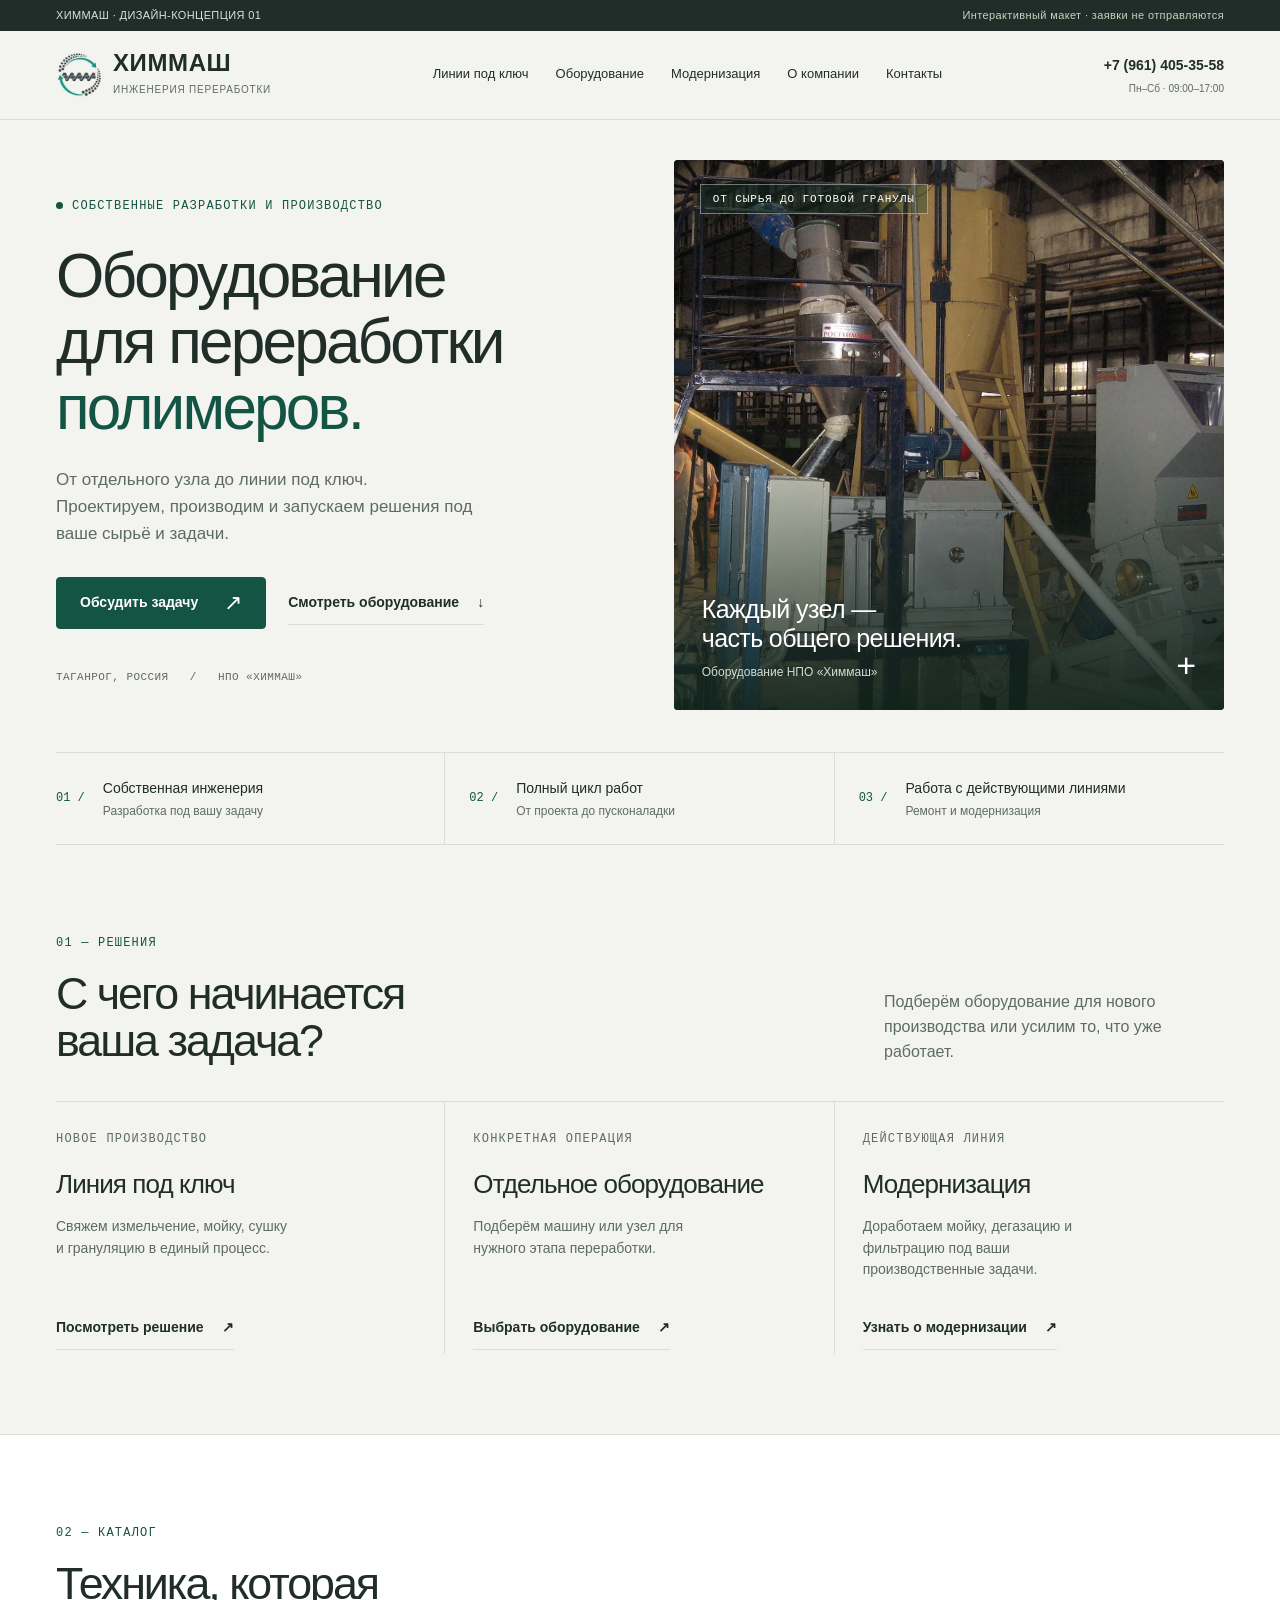
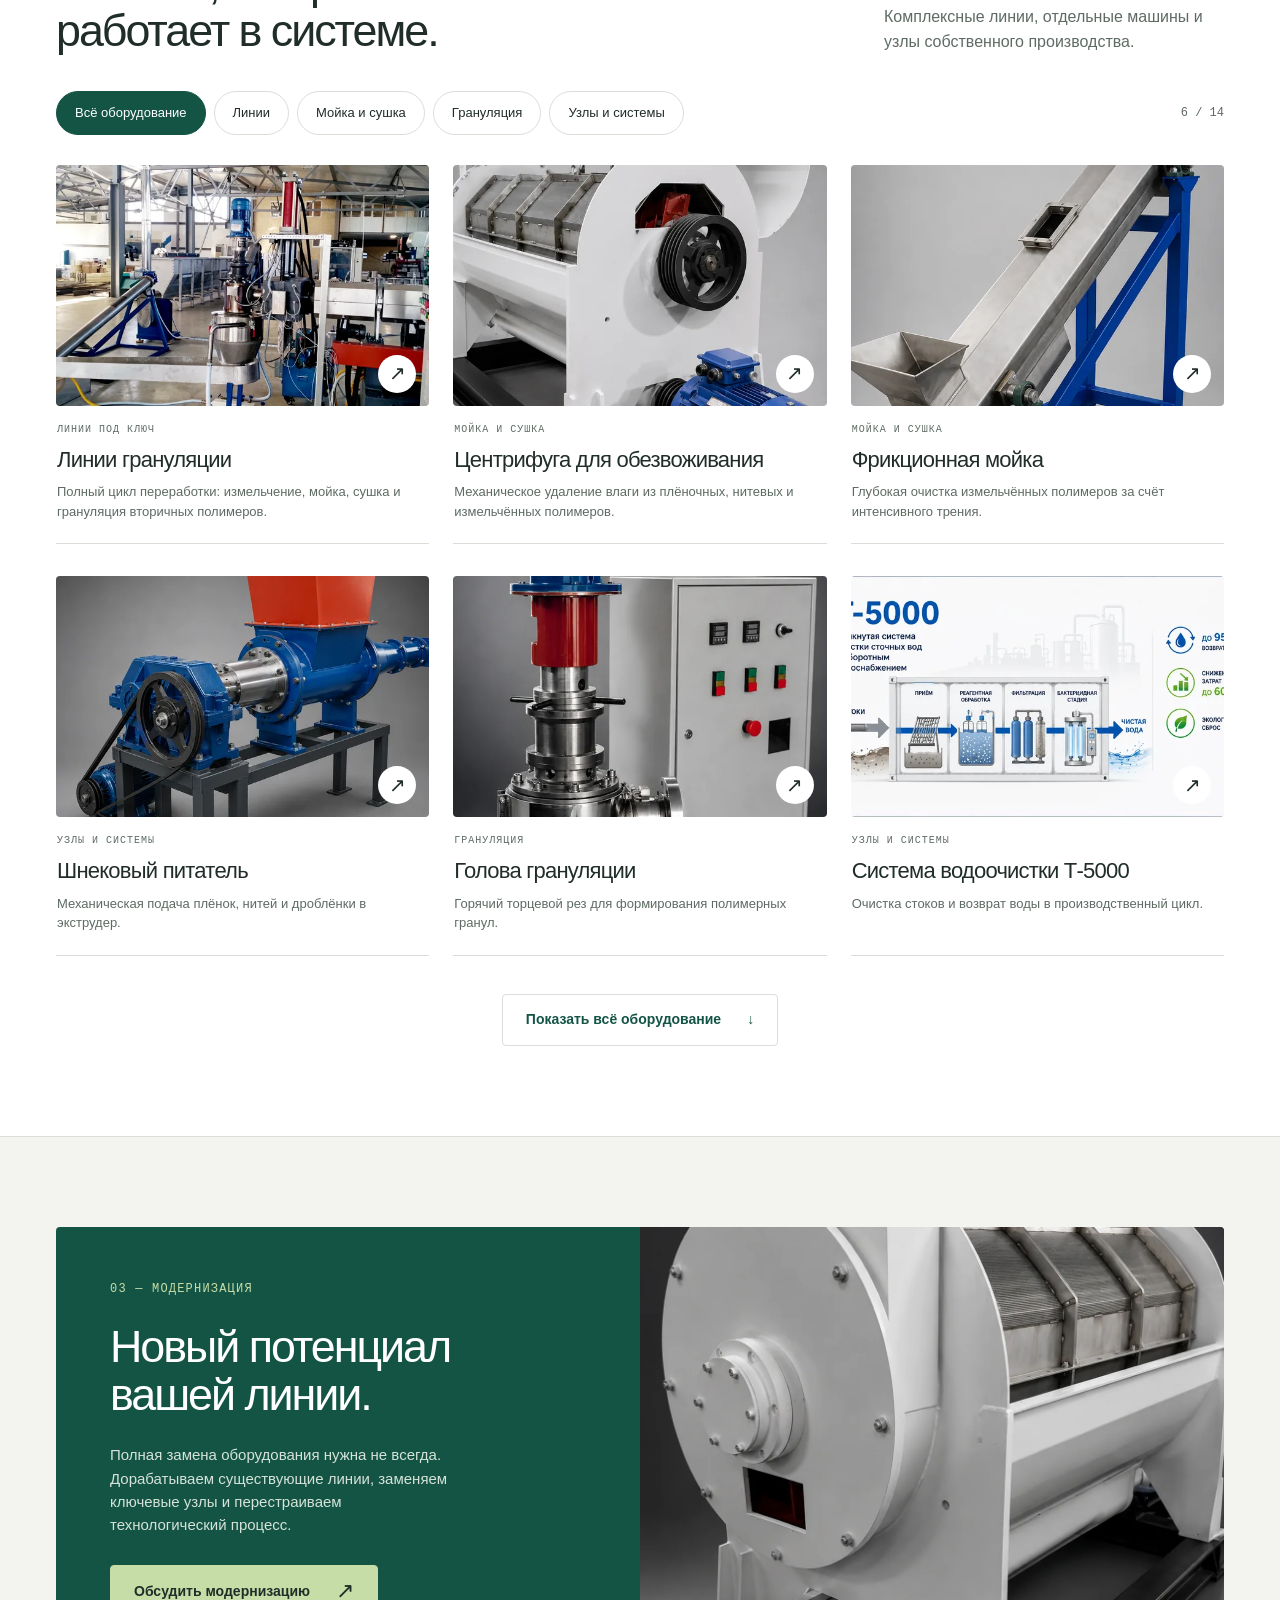
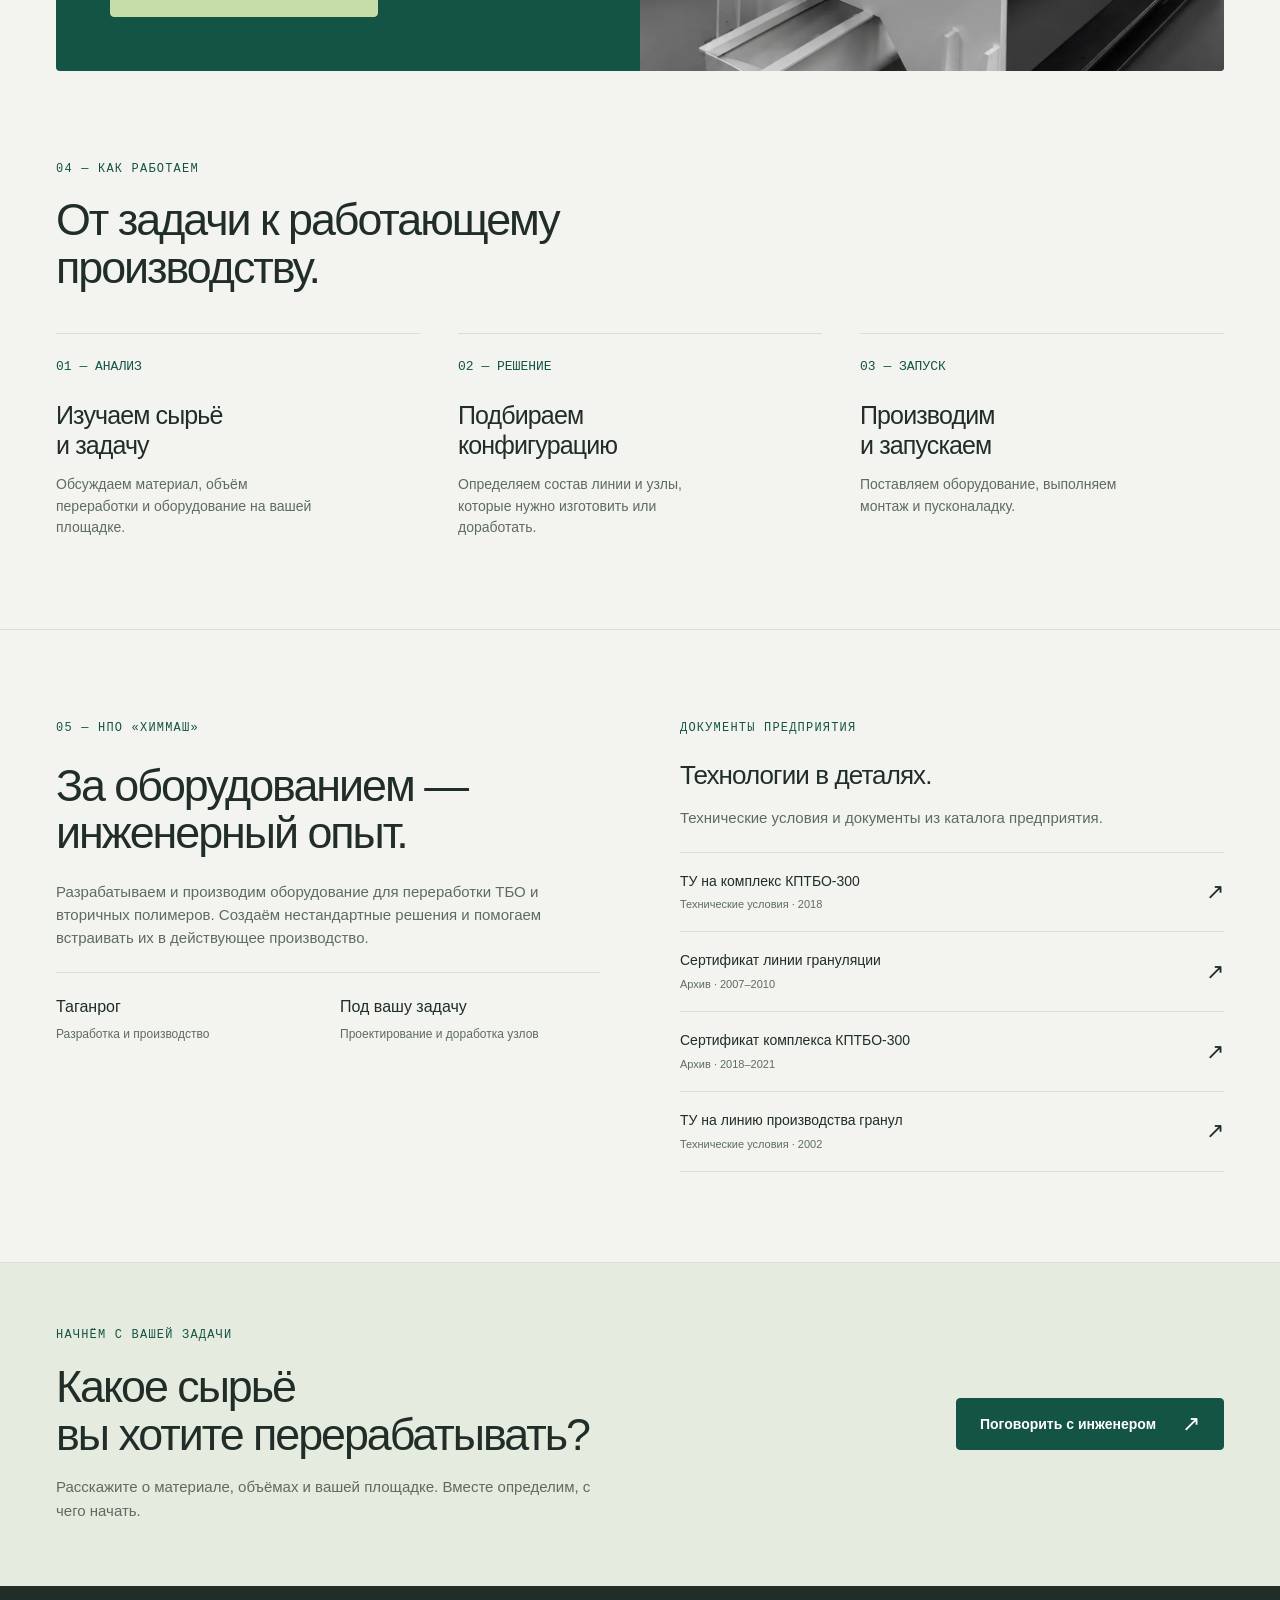
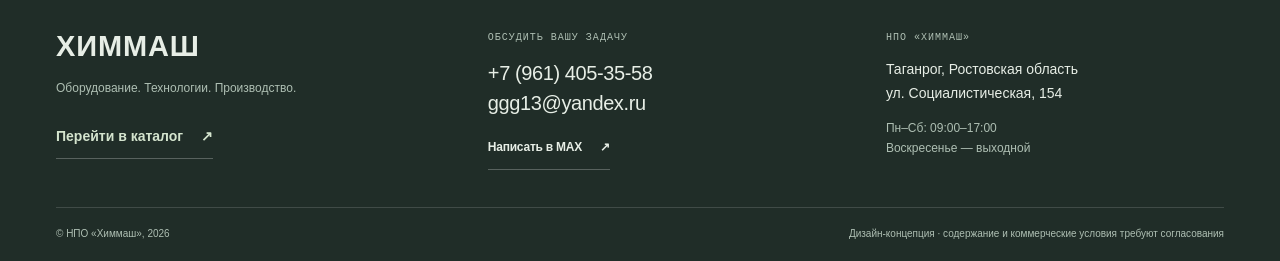
==== variant-1/index.html @ f59b74f0 "Publish Himmash design concepts" ====
<!doctype html>
<html lang="ru"><head><meta charset="utf-8"><meta name="viewport" content="width=device-width, initial-scale=1"><meta name="color-scheme" content="light"><title>Химмаш — оборудование для переработки полимеров</title><link rel="stylesheet" href="styles.css"><script defer src="app.js"></script></head>
<body>
<a class="skip" href="#main">Перейти к содержимому</a>
<div class="review-strip"><div class="wrap"><span>ХИММАШ · ДИЗАЙН-КОНЦЕПЦИЯ 01</span><span>Интерактивный макет · заявки не отправляются</span></div></div>
<header class="site-header"><div class="wrap header-inner"><a class="brand" href="index.html" aria-label="Химмаш — главная"><img src="assets/logo-01-122x122.webp" width="47" height="47" alt=""><span><strong>ХИММАШ</strong><small>ИНЖЕНЕРИЯ ПЕРЕРАБОТКИ</small></span></a><nav class="main-nav" aria-label="Основная навигация"><a href="index.html?category=line#catalog">Линии под ключ</a><a href="index.html#catalog">Оборудование</a><a href="index.html#modernization">Модернизация</a><a href="index.html#about">О компании</a><a href="#contacts">Контакты</a></nav><div class="header-contact"><a href="tel:+79614053558">+7 (961) 405-35-58</a><small>Пн–Сб · 09:00–17:00</small></div><button class="menu-toggle" aria-label="Открыть меню" aria-controls="mobile-nav" aria-expanded="false">☰</button></div><nav id="mobile-nav" class="mobile-nav" aria-label="Мобильная навигация" hidden><a href="index.html?category=line#catalog">Линии под ключ</a><a href="index.html#catalog">Оборудование</a><a href="index.html#modernization">Модернизация</a><a href="index.html#about">О компании</a><a href="#contacts">Контакты</a><a href="tel:+79614053558">+7 (961) 405-35-58</a></nav></header>
<main id="main">
<div id="home-view">
<section class="hero wrap" aria-labelledby="home-title"><div class="hero-grid"><div class="hero-copy"><div class="eyebrow"><span class="status-dot" aria-hidden="true"></span> Собственные разработки и производство</div><h1 id="home-title">Оборудование<br>для переработки<br><span>полимеров.</span></h1><p>От отдельного узла до линии под ключ.<br>Проектируем, производим и запускаем решения под ваше сырьё и задачи.</p><div class="hero-actions"><button class="btn" data-inquiry="Подбор оборудования">Обсудить задачу <span class="arrow" aria-hidden="true">↗</span></button><a class="text-link" href="#catalog">Смотреть оборудование <span aria-hidden="true">↓</span></a></div><div class="hero-footnote">ТАГАНРОГ, РОССИЯ &nbsp; / &nbsp; НПО «ХИММАШ»</div></div><div class="hero-media"><img src="assets/bg-02-1920x1080.webp" alt="Оборудование Химмаш для переработки полимеров в производственном цехе" fetchpriority="high"><span class="photo-label">ОТ СЫРЬЯ ДО ГОТОВОЙ ГРАНУЛЫ</span><div class="photo-caption"><div><p>Каждый узел —<br>часть общего решения.</p><small>Оборудование НПО «Химмаш»</small></div><span class="photo-cross" aria-hidden="true">+</span></div></div></div><div class="principles"><div class="principle"><span class="num">01 /</span><div><b>Собственная инженерия</b><small>Разработка под вашу задачу</small></div></div><div class="principle"><span class="num">02 /</span><div><b>Полный цикл работ</b><small>От проекта до пусконаладки</small></div></div><div class="principle"><span class="num">03 /</span><div><b>Работа с действующими линиями</b><small>Ремонт и модернизация</small></div></div></div></section>
<section class="section solutions wrap" aria-labelledby="solutions-title"><div class="section-head"><div><div class="eyebrow">01 — Решения</div><h2 id="solutions-title">С чего начинается<br>ваша задача?</h2></div><p>Подберём оборудование для нового производства или усилим то, что уже работает.</p></div><div class="solution-grid"><article class="solution"><div class="eyebrow">Новое производство</div><h3>Линия под ключ</h3><p>Свяжем измельчение, мойку, сушку и грануляцию в единый процесс.</p><a class="text-link" href="index.html?product=line">Посмотреть решение <span aria-hidden="true">↗</span></a></article><article class="solution"><div class="eyebrow">Конкретная операция</div><h3>Отдельное оборудование</h3><p>Подберём машину или узел для нужного этапа переработки.</p><a class="text-link" href="#catalog">Выбрать оборудование <span aria-hidden="true">↗</span></a></article><article class="solution"><div class="eyebrow">Действующая линия</div><h3>Модернизация</h3><p>Доработаем мойку, дегазацию и фильтрацию под ваши производственные задачи.</p><a class="text-link" href="#modernization">Узнать о модернизации <span aria-hidden="true">↗</span></a></article></div></section>
<section id="catalog" class="section catalog" aria-labelledby="catalog-title"><div class="wrap"><div class="section-head"><div><div class="eyebrow">02 — Каталог</div><h2 id="catalog-title">Техника, которая<br>работает в системе.</h2></div><p>Комплексные линии, отдельные машины и узлы собственного производства.</p></div><div class="catalog-controls"><div class="filters" role="group" aria-label="Категория оборудования"><button class="filter" data-filter="all" aria-pressed="true">Всё оборудование</button><button class="filter" data-filter="line" aria-pressed="false">Линии</button><button class="filter" data-filter="washing" aria-pressed="false">Мойка и сушка</button><button class="filter" data-filter="granulation" aria-pressed="false">Грануляция</button><button class="filter" data-filter="systems" aria-pressed="false">Узлы и системы</button></div><span class="results-count" id="results-count" aria-live="polite"></span></div><div class="product-grid" id="product-grid"></div><div class="catalog-bottom"><button class="btn secondary" id="show-more">Показать всё оборудование <span aria-hidden="true">↓</span></button></div></div></section>
<section id="modernization" class="section wrap"><div class="modernize"><div class="modernize-copy"><div class="eyebrow">03 — Модернизация</div><h2>Новый потенциал<br>вашей линии.</h2><p>Полная замена оборудования нужна не всегда. Дорабатываем существующие линии, заменяем ключевые узлы и перестраиваем технологический процесс.</p><button class="btn light" data-inquiry="Модернизация действующей линии">Обсудить модернизацию <span class="arrow" aria-hidden="true">↗</span></button></div><img src="assets/02-02-1200x900.webp" alt="Конструкция центрифуги Химмаш — узел перерабатывающей линии" loading="eager"></div></section>
<section class="section wrap" style="padding-top:0"><div class="section-head"><div><div class="eyebrow">04 — Как работаем</div><h2>От задачи к работающему<br>производству.</h2></div></div><div class="steps"><article class="step"><span class="number">01 — АНАЛИЗ</span><h3>Изучаем сырьё<br>и задачу</h3><p>Обсуждаем материал, объём переработки и оборудование на вашей площадке.</p></article><article class="step"><span class="number">02 — РЕШЕНИЕ</span><h3>Подбираем<br>конфигурацию</h3><p>Определяем состав линии и узлы, которые нужно изготовить или доработать.</p></article><article class="step"><span class="number">03 — ЗАПУСК</span><h3>Производим<br>и запускаем</h3><p>Поставляем оборудование, выполняем монтаж и пусконаладку.</p></article></div></section>
<section id="about" class="section about"><div class="wrap about-grid"><div><div class="eyebrow">05 — НПО «Химмаш»</div><h2>За оборудованием —<br>инженерный опыт.</h2><p>Разрабатываем и производим оборудование для переработки ТБО и вторичных полимеров. Создаём нестандартные решения и помогаем встраивать их в действующее производство.</p><div class="about-facts"><div><strong>Таганрог</strong><small>Разработка и производство</small></div><div><strong>Под вашу задачу</strong><small>Проектирование и доработка узлов</small></div></div></div><div><div class="eyebrow">Документы предприятия</div><h3>Технологии в деталях.</h3><p style="margin-top:16px">Технические условия и документы из каталога предприятия.</p><div class="doc-list"><button class="doc-item" data-document="00-other-05-800.webp" data-caption="ТУ на комплекс КПТБО-300 · 2018"><span>ТУ на комплекс КПТБО-300<small>Технические условия · 2018</small></span><span class="arrow" aria-hidden="true">↗</span></button><button class="doc-item" data-document="00-other-06-800.webp" data-caption="Сертификат линии грануляции · архив 2007–2010"><span>Сертификат линии грануляции<small>Архив · 2007–2010</small></span><span class="arrow" aria-hidden="true">↗</span></button><button class="doc-item" data-document="00-other-07-800.webp" data-caption="Сертификат комплекса КПТБО-300 · архив 2018–2021"><span>Сертификат комплекса КПТБО-300<small>Архив · 2018–2021</small></span><span class="arrow" aria-hidden="true">↗</span></button><button class="doc-item" data-document="00-other-08-800.jpg" data-caption="ТУ на линию производства гранул · 2002"><span>ТУ на линию производства гранул<small>Технические условия · 2002</small></span><span class="arrow" aria-hidden="true">↗</span></button></div></div></div></section>
</div>
<div id="product-view" hidden><div class="wrap"><nav class="breadcrumbs" aria-label="Хлебные крошки"><a href="index.html">Главная</a><span aria-hidden="true">/</span><a href="index.html#catalog">Оборудование</a><span aria-hidden="true">/</span><span id="breadcrumb-product" aria-current="page"></span></nav><section class="product-hero" aria-labelledby="product-title"><div class="gallery"><button class="gallery-main" id="zoom-product" aria-label="Увеличить фотографию оборудования"><img id="product-photo" src="assets/02-01-1200x900.webp" alt="Центрифуга Химмаш"><span class="zoom-label" aria-hidden="true">+</span></button><div class="gallery-thumbs" id="gallery-thumbs" role="group" aria-label="Фотографии оборудования"></div><p class="gallery-caption">Фотографии оборудования НПО «Химмаш»</p></div><div class="product-summary"><div class="eyebrow" id="product-category"></div><h1 id="product-title"></h1><p class="product-description" id="product-description"></p><div id="centrifuge-specs" class="quick-specs"><div><strong>500 <small>кг/ч</small></strong><span>Производительность<br>до 500 кг/час</span></div><div><strong>3–5 <small>%</small></strong><span>Остаточная<br>влажность</span></div><div><strong>37–55 <small>кВт</small></strong><span>Установленная<br>мощность</span></div></div><div id="product-commercial" class="commercial"><div><span class="price-label">Стоимость</span><div class="price">1 500 000 ₽</div></div><div class="delivery"><b>60 рабочих дней</b>Срок поставки</div></div><div id="generic-inquiry" class="inquiry-box" hidden><h3>Подберём под вашу задачу</h3><p>Обсудите с инженером сырьё, требуемый результат и место оборудования в линии.</p></div><button class="btn full" id="product-inquiry" data-inquiry="Центрифуга для полимеров">Обсудить оборудование <span class="arrow" aria-hidden="true">↗</span></button><p class="summary-note">Инженер поможет уточнить применимость и комплектацию.</p></div></section><nav class="product-jumps" aria-label="Разделы страницы оборудования"><a href="#characteristics">Характеристики</a><a href="#materials" class="centrifuge-only">Входящее сырьё</a><a href="#delivery" class="centrifuge-only">Условия поставки</a><a href="#contacts">Связаться</a></nav>
<section id="characteristics" class="section details-layout"><div><div class="eyebrow muted" style="margin-bottom:18px">01 — Параметры</div><h2 id="specs-title">Технические<br>характеристики</h2></div><div id="detailed-specs"><table class="spec-table"><caption hidden>Технические характеристики центрифуги полимеров</caption><tbody><tr><th scope="row">Производительность</th><td>до 500 кг/час</td></tr><tr><th scope="row">Остаточная влажность полимеров</th><td>3–5 %</td></tr><tr><th scope="row">Установленная мощность</th><td>37–55 кВт</td></tr><tr><th scope="row">Длина рабочего вала</th><td>не менее 2 000 мм</td></tr><tr><th scope="row">Мощность шнека выгрузки шлама</th><td>1,5 кВт</td></tr><tr><th scope="row">Скорость вращения вала</th><td>1 500 об/мин</td></tr><tr><th scope="row">Выгрузка сырья</th><td>Саморазгружающаяся</td></tr><tr><th scope="row">Система запуска</th><td>Двухступенчатая</td></tr><tr><th scope="row">Масса</th><td>до 2 500 кг</td></tr></tbody></table></div><div id="generic-details" class="generic-details" hidden><p id="generic-description"></p><p>Для подбора оборудования расскажите, какое сырьё вы перерабатываете, какой результат хотите получить и с каким оборудованием нужно связать новый узел.</p><button class="btn secondary" id="generic-contact" data-inquiry="Подбор оборудования">Уточнить параметры <span aria-hidden="true">↗</span></button></div></section>
<section id="materials" class="section centrifuge-only" style="padding-top:0"><div class="section-head"><div><div class="eyebrow">02 — Входящее сырьё</div><h2>Рабочие параметры<br>вашего материала.</h2></div><p>Допустимые размер и влажность сырья на входе в центрифугу.</p></div><div class="material-grid"><article class="material"><div class="eyebrow">01 / Плёнка</div><h3>Плёночные<br>полимеры</h3><dl><dt>Размер фрагмента</dt><dd>до 50 мм</dd><dt>Влажность</dt><dd>до 17 %</dd></dl></article><article class="material"><div class="eyebrow">02 / Нити</div><h3>Полипропиленовые<br>нити</h3><dl><dt>Размер фрагмента</dt><dd>до 100 мм</dd><dt>Влажность</dt><dd>до 15 %</dd></dl></article><article class="material"><div class="eyebrow">03 / Дроблёнка</div><h3>Толстостенный<br>пластик</h3><dl><dt>Размер фрагмента</dt><dd>до 30 мм</dd><dt>Влажность</dt><dd>до 15 %</dd></dl></article></div></section>
<section id="delivery" class="section centrifuge-only" style="padding-top:0"><div class="section-head"><div><div class="eyebrow">03 — Условия поставки</div><h2>До запуска —<br>всё по порядку.</h2></div></div><div class="terms"><article class="term"><strong>60 дней</strong><p>Рабочих дней — срок поставки оборудования.</p></article><article class="term"><strong>70 / 30 %</strong><p>Предоплата и расчёт после изготовления.</p></article><article class="term"><strong>12 месяцев</strong><p>Гарантия с момента ввода в эксплуатацию.</p></article><article class="term"><strong>Доставка</strong><p>Транспортной компанией.</p></article></div></section>
</div></div>
<section class="contact-section"><div class="wrap contact-content"><div><div class="eyebrow" style="margin-bottom:20px;color:var(--green)">Начнём с вашей задачи</div><h2>Какое сырьё<br>вы хотите перерабатывать?</h2><p>Расскажите о материале, объёмах и вашей площадке. Вместе определим, с чего начать.</p></div><button class="btn" data-inquiry="Обсуждение задачи переработки">Поговорить с инженером <span class="arrow" aria-hidden="true">↗</span></button></div></section>
</main>
<footer class="site-footer" id="contacts"><div class="wrap"><div class="footer-grid"><div><a class="footer-brand" href="index.html">ХИММАШ</a><p class="footer-tagline">Оборудование. Технологии. Производство.</p><a class="text-link" style="border-color:#ffffff40;margin-top:18px;color:#d4e4ce" href="index.html#catalog">Перейти в каталог <span aria-hidden="true">↗</span></a></div><div class="footer-contact"><div class="footer-label">ОБСУДИТЬ ВАШУ ЗАДАЧУ</div><a href="tel:+79614053558">+7 (961) 405-35-58</a><a href="mailto:ggg13@yandex.ru">ggg13@yandex.ru</a><a class="text-link" style="font-size:12px;display:inline-flex;border-color:#ffffff40;margin-top:8px" href="https://max.ru/u/72094509" target="_blank" rel="noopener">Написать в MAX <span aria-hidden="true">↗</span></a></div><div class="footer-address"><div class="footer-label">НПО «ХИММАШ»</div>Таганрог, Ростовская область<br>ул. Социалистическая, 154<small>Пн–Сб: 09:00–17:00<br>Воскресенье — выходной</small></div></div><div class="footer-bottom"><span>© НПО «Химмаш», 2026</span><span>Дизайн-концепция · содержание и коммерческие условия требуют согласования</span></div></div></footer>
<dialog id="inquiry-dialog" aria-labelledby="inquiry-title"><button class="dialog-close" data-close="inquiry-dialog" aria-label="Закрыть форму">×</button><div class="dialog-content"><div id="form-view"><div class="eyebrow">Прямой разговор с инженером</div><h2 id="inquiry-title">Обсудим<br>вашу задачу.</h2><p class="dialog-intro">Оставьте удобный способ связи. Поможем разобраться с оборудованием и следующим шагом.</p><div class="inquiry-subject" id="inquiry-subject"></div><form class="inquiry-form" id="inquiry-form" novalidate><div class="field"><label for="contact-name">Как к вам обращаться <small>необязательно</small></label><input id="contact-name" name="name" autocomplete="given-name" placeholder="Ваше имя"></div><div class="field"><label for="contact-value">Телефон или email</label><input id="contact-value" name="contact" autocomplete="off" required placeholder="+7 … или name@company.ru" aria-describedby="contact-error"><p id="contact-error" class="field-error" role="alert"></p></div><div class="field"><label for="contact-message">О вашей задаче <small>необязательно</small></label><textarea id="contact-message" name="message" rows="3" placeholder="Какое сырьё, объём переработки, что хотите улучшить"></textarea></div><button class="btn full" type="submit">Связаться с инженером <span class="arrow" aria-hidden="true">↗</span></button><p class="form-note">Контакт нужен, чтобы ответить на ваше обращение.</p><p class="demo-note">Режим просмотра: данные никуда не отправляются. Можно проверить форму на вымышленных данных.</p></form></div><div id="success-view" class="success-view" role="status" hidden><div class="success-symbol" aria-hidden="true">✓</div><div class="eyebrow" style="margin-bottom:16px">Предпросмотр подтверждения</div><h2>Обращение<br>подготовлено.</h2><p>В рабочей версии здесь появится подтверждение заявки. Сейчас вы посмотрели сценарий — данные не отправлялись.</p><button class="btn full" data-close="inquiry-dialog">Вернуться к оборудованию <span aria-hidden="true">↗</span></button></div></div></dialog>
<dialog id="media-dialog" class="media-dialog" aria-label="Просмотр изображения"><button class="dialog-close" data-close="media-dialog" aria-label="Закрыть изображение">×</button><img id="media-photo" src="assets/02-01-1200x900.webp" alt=""><p class="media-caption" id="media-caption"></p></dialog>
</body></html>
---- variant-1/styles.css ----
@charset "UTF-8";
:root{--paper:#f3f4ef;--white:#fff;--ink:#202d28;--muted:#5e6b63;--green:#145445;--green-hover:#0b4034;--line:#d9dfd7;--soft:#e8ede5;--lime:#c7dda7;--error:#a32b23;--radius:4px;--max:1320px}
*{box-sizing:border-box}html{scroll-behavior:smooth;scroll-padding-top:110px}body{margin:0;background:var(--paper);color:var(--ink);font:16px/1.55 "Segoe UI",Arial,sans-serif;-webkit-font-smoothing:antialiased}button,input,textarea,select{font:inherit}button,a,input,textarea{touch-action:manipulation}button,a{-webkit-tap-highlight-color:transparent}button{cursor:pointer}a{color:inherit;text-decoration:none}button{color:inherit}img{display:block;max-width:100%}h1,h2,h3,p{margin:0}h1,h2,h3{font-family:Arial,"Segoe UI",sans-serif;font-weight:500;line-height:1.06;letter-spacing:-.045em}h1{font-size:clamp(46px,4.85vw,72px)}h2{font-size:clamp(36px,3.5vw,52px)}h3{font-size:26px;letter-spacing:-.035em}p{max-width:65ch}button:disabled{cursor:default;opacity:.65}:focus-visible{outline:3px solid #b27c25;outline-offset:5px}::selection{background:var(--lime);color:var(--ink)}[hidden]{display:none!important}.wrap{width:calc(100% - 112px);max-width:var(--max);margin:auto}.eyebrow{font:12px/1.4 "Consolas",monospace;letter-spacing:.1em;text-transform:uppercase}.muted{color:var(--muted)}.section{padding:90px 0}.section-head{display:flex;align-items:flex-end;justify-content:space-between;gap:32px;margin-bottom:36px}.section-head h2{max-width:700px}.section-head p{max-width:340px;color:var(--muted)}.section-head .eyebrow{margin-bottom:18px;color:var(--green)}.btn{display:inline-flex;align-items:center;justify-content:center;gap:26px;min-height:52px;padding:14px 23px;border:1px solid var(--green);border-radius:var(--radius);background:var(--green);color:var(--white);font-weight:600;font-size:14px;line-height:1.4;transition:background .15s,transform .15s}.btn:hover{background:var(--green-hover)}.btn:active{transform:translateY(1px)}.btn.secondary{color:var(--green);background:transparent;border-color:var(--line)}.btn.secondary:hover{background:var(--soft)}.btn.light{background:var(--lime);border-color:var(--lime);color:var(--ink)}.btn.light:hover{background:#d5e6be}.btn.full{width:100%}.arrow{font-size:22px;font-weight:400;line-height:1}.text-link{display:inline-flex;gap:18px;align-items:center;font-size:14px;font-weight:600;border-bottom:1px solid var(--line);padding:9px 0;min-height:44px}.text-link:hover{color:var(--green);border-color:var(--green)}.skip{position:fixed;left:20px;top:-100px;z-index:100;background:var(--white);padding:12px}.skip:focus{top:12px}.review-strip{background:var(--ink);color:#dae3d8;font-size:11px;line-height:1.5;padding:7px 0;letter-spacing:.035em}.review-strip .wrap{display:flex;justify-content:space-between;gap:16px}.review-strip span:last-child{color:#c4d5be}.site-header{position:sticky;top:0;z-index:30;background:rgba(243,244,239,.98);border-bottom:1px solid var(--line)}.header-inner{height:88px;display:flex;align-items:center;justify-content:space-between;gap:26px}.brand{display:flex;align-items:center;gap:10px;flex-shrink:0}.brand img{width:47px;height:47px;mix-blend-mode:multiply}.brand strong{display:block;font:700 24px/1 Arial,sans-serif;letter-spacing:.025em}.brand small{display:block;font-size:10px;letter-spacing:.08em;margin-top:7px;color:var(--muted)}.main-nav{display:flex;align-items:center;gap:27px;font-size:13px}.main-nav a{padding:13px 0}.main-nav a:hover{color:var(--green)}.header-contact{text-align:right;flex-shrink:0}.header-contact a{font-size:14px;font-weight:600;white-space:nowrap}.header-contact small{display:block;font-size:10px;color:var(--muted);margin-top:3px}.menu-toggle{display:none;background:transparent;border:1px solid var(--line);border-radius:3px;width:46px;height:46px;font-size:23px}.mobile-nav{border-top:1px solid var(--line);padding:18px 24px;background:var(--paper)}.mobile-nav a{display:block;padding:13px 0;border-bottom:1px solid var(--line)}
.hero{padding:40px 0 0}.hero-grid{display:grid;grid-template-columns:1.05fr 1fr;gap:40px;align-items:stretch}.hero-copy{padding:38px 0 24px;display:flex;flex-direction:column;align-items:flex-start}.hero-copy .eyebrow{display:flex;align-items:center;gap:9px;color:var(--green);margin-bottom:29px}.status-dot{width:7px;height:7px;border-radius:50%;background:var(--green);display:inline-block}.hero h1{margin-bottom:25px}.hero h1 span{color:var(--green)}.hero-copy>p{font-size:17px;color:var(--muted);max-width:450px;line-height:1.6}.hero-actions{display:flex;align-items:center;gap:22px;flex-wrap:wrap;margin-top:30px}.hero-footnote{margin-top:auto;padding-top:38px;font:11px/1.5 Consolas,monospace;letter-spacing:.04em;color:var(--muted)}.hero-media{position:relative;min-height:550px;overflow:hidden;border-radius:var(--radius);background:#303e34}.hero-media>img{width:100%;height:100%;position:absolute;object-fit:cover;object-position:58% center}.hero-media:after{content:"";position:absolute;inset:45% 0 0;background:linear-gradient(transparent,rgba(14,35,26,.85))}.photo-label{position:absolute;left:26px;top:24px;padding:8px 12px;border:1px solid #ffffff65;color:white;font:11px Consolas,monospace;z-index:1;letter-spacing:.08em;background:#173c2e55}.photo-caption{position:absolute;bottom:28px;left:28px;right:28px;display:flex;justify-content:space-between;align-items:flex-end;gap:20px;color:white;z-index:1}.photo-caption p{font-size:25px;line-height:1.15;letter-spacing:-.025em}.photo-caption small{display:block;margin-top:10px;color:#d1ded4;font-size:12px}.photo-cross{font-size:34px;font-weight:200;line-height:1}.principles{display:grid;grid-template-columns:repeat(3,1fr);border-top:1px solid var(--line);border-bottom:1px solid var(--line);margin-top:42px}.principle{display:flex;align-items:center;gap:18px;padding:23px 24px;border-right:1px solid var(--line)}.principle:first-child{padding-left:0}.principle:last-child{border:0}.principle .num{font:12px Consolas,monospace;color:var(--green)}.principle b{font-weight:500;font-size:14px}.principle small{display:block;color:var(--muted);font-size:12px;margin-top:2px}.solutions{padding-bottom:80px}.solution-grid{display:grid;grid-template-columns:repeat(3,1fr);border-top:1px solid var(--line)}.solution{padding:29px 28px 4px 0;border-right:1px solid var(--line);display:flex;flex-direction:column;align-items:flex-start}.solution+.solution{padding-left:28px}.solution:last-child{border:0}.solution .eyebrow{color:var(--muted);margin-bottom:24px}.solution h3{margin-bottom:17px}.solution p{font-size:14px;color:var(--muted);margin-bottom:25px;max-width:31ch}.solution .text-link{margin-top:auto}.catalog{background:var(--white);border-block:1px solid var(--line)}.catalog-controls{display:flex;align-items:center;justify-content:space-between;gap:20px;margin-bottom:30px}.filters{display:flex;gap:8px;flex-wrap:wrap}.filter{background:transparent;border:1px solid var(--line);border-radius:30px;padding:10px 18px;min-height:44px;font-size:13px;white-space:nowrap}.filter:hover{background:var(--paper)}.filter[aria-pressed=true]{background:var(--green);border-color:var(--green);color:var(--white)}.results-count{color:var(--muted);font:12px Consolas,monospace;white-space:nowrap}.product-grid{display:grid;grid-template-columns:repeat(3,1fr);gap:32px 24px}.product-card{display:flex;flex-direction:column;min-width:0}.product-image{position:relative;background:var(--paper);overflow:hidden;aspect-ratio:1.55;border-radius:var(--radius)}.product-image img{width:100%;height:100%;object-fit:cover;transition:transform .3s}.product-card:hover .product-image img{transform:scale(1.025)}.product-image .corner{position:absolute;right:13px;bottom:13px;width:38px;height:38px;display:grid;place-items:center;background:var(--white);border-radius:50%;font-size:20px}.product-card:hover .corner{background:var(--green);color:white}.product-info{padding:17px 1px 22px;border-bottom:1px solid var(--line);flex:1}.product-info .eyebrow{font-size:10px;color:var(--muted);margin-bottom:10px}.product-info h3{font-size:22px;line-height:1.16;max-width:340px;margin-bottom:10px}.product-info p{font-size:13px;color:var(--muted);line-height:1.5}.catalog-bottom{display:flex;justify-content:center;margin-top:38px}.modernize{background:var(--green);color:white;display:grid;grid-template-columns:1fr 1fr;border-radius:var(--radius);overflow:hidden}.modernize-copy{padding:54px}.modernize .eyebrow{color:var(--lime);margin-bottom:26px}.modernize h2{margin-bottom:25px}.modernize p{color:#d5e3d8;font-size:15px;max-width:42ch;margin-bottom:29px}.modernize img{height:100%;width:100%;object-fit:cover;object-position:center}.steps{display:grid;grid-template-columns:repeat(3,1fr);gap:38px;margin-top:42px}.step{border-top:1px solid var(--line);padding-top:25px}.step .number{display:block;font:13px Consolas,monospace;color:var(--green);margin-bottom:27px}.step h3{font-size:25px;line-height:1.18;margin-bottom:14px}.step p{font-size:14px;color:var(--muted);max-width:34ch}.about{border-top:1px solid var(--line)}.about-grid{display:grid;grid-template-columns:1fr 1fr;gap:80px}.about .eyebrow{margin-bottom:25px;color:var(--green)}.about h2{margin-bottom:23px}.about p{font-size:15px;color:var(--muted);margin-bottom:22px}.about-facts{display:grid;grid-template-columns:1fr 1fr;gap:24px;border-top:1px solid var(--line);padding-top:22px}.about-facts strong{font-weight:500}.about-facts small{display:block;font-size:12px;color:var(--muted);margin-top:6px}.doc-list{border-top:1px solid var(--line);margin-top:23px}.doc-item{width:100%;display:flex;align-items:center;justify-content:space-between;gap:20px;padding:18px 0;border:0;border-bottom:1px solid var(--line);background:transparent;text-align:left}.doc-item span:first-child{font-size:14px}.doc-item small{display:block;color:var(--muted);font-size:11px;margin-top:4px}.doc-item:hover{color:var(--green)}.contact-section{background:#e5ebdf;border-top:1px solid var(--line);padding:64px 0}.contact-content{display:flex;align-items:center;justify-content:space-between;gap:32px}.contact-content h2{max-width:730px}.contact-content p{color:var(--muted);font-size:15px;margin-top:17px;max-width:560px}.site-footer{background:var(--ink);color:#e7eee6;padding:46px 0 20px}.footer-grid{display:grid;grid-template-columns:1.1fr 1fr 1fr;gap:60px}.footer-brand{font:700 29px/1 Arial,sans-serif;letter-spacing:.03em}.footer-tagline{color:#aebfb3;font-size:12px;margin-top:15px}.footer-label{font:10px Consolas,monospace;letter-spacing:.1em;color:#aebfb3;margin-bottom:15px}.footer-contact a{display:block;font-size:20px;line-height:1.5;letter-spacing:-.02em}.footer-address{font-size:14px;line-height:1.7}.footer-address small{display:block;color:#aebfb3;font-size:12px;margin-top:12px}.footer-bottom{margin-top:37px;padding-top:18px;border-top:1px solid #ffffff25;display:flex;justify-content:space-between;gap:20px;font-size:10px;color:#aebfb3}.footer-bottom a{text-decoration:underline;text-underline-offset:3px}
/* Product page */
.breadcrumbs{display:flex;flex-wrap:wrap;gap:12px;font-size:12px;color:var(--muted);padding:25px 0}.breadcrumbs a:hover{color:var(--green)}.product-hero{display:grid;grid-template-columns:1.08fr 1fr;gap:56px;padding:10px 0 56px}.gallery-main{padding:0;border:0;width:100%;display:block;background:var(--soft);position:relative;overflow:hidden;border-radius:var(--radius)}.gallery-main img{width:100%;aspect-ratio:1.08;object-fit:cover}.zoom-label{position:absolute;right:16px;bottom:16px;background:white;border-radius:50%;width:42px;height:42px;display:grid;place-items:center;font-size:23px}.gallery-thumbs{display:flex;gap:12px;margin-top:12px}.thumb{border:1px solid var(--line);background:var(--white);padding:3px;width:84px;border-radius:3px}.thumb img{aspect-ratio:1.45;object-fit:cover;width:100%}.thumb[aria-pressed=true]{border:2px solid var(--green);padding:2px}.gallery-caption{font-size:11px;color:var(--muted);margin-top:12px}.product-summary{padding-top:12px}.product-summary>.eyebrow{color:var(--green);margin-bottom:22px}.product-summary h1{font-size:clamp(42px,4vw,60px);margin-bottom:20px;max-width:620px}.product-description{color:var(--muted);font-size:15px;max-width:49ch}.quick-specs{display:grid;grid-template-columns:repeat(3,1fr);gap:15px;margin:30px 0;border-block:1px solid var(--line);padding:23px 0}.quick-specs strong{font:500 30px/1.2 Arial,sans-serif;letter-spacing:-.04em}.quick-specs strong small{font-size:13px;letter-spacing:0}.quick-specs span{display:block;font-size:11px;line-height:1.5;color:var(--muted);margin-top:8px}.commercial{display:flex;justify-content:space-between;align-items:flex-end;gap:20px;margin-bottom:25px}.price-label{display:block;font-size:11px;color:var(--muted);margin-bottom:6px}.price{font:500 30px/1 Arial,sans-serif;letter-spacing:-.03em}.delivery{font-size:12px;text-align:right;color:var(--muted)}.delivery b{display:block;font-size:14px;font-weight:500;color:var(--ink)}.product-summary .btn{margin-bottom:11px}.summary-note{font-size:11px;color:var(--muted)}.product-jumps{display:flex;gap:35px;border-block:1px solid var(--line);padding:0;flex-wrap:wrap}.product-jumps a{font-size:13px;padding:19px 0;min-height:44px}.product-jumps a:hover{color:var(--green)}.details-layout{display:grid;grid-template-columns:1fr 2fr;gap:56px}.details-layout h2{font-size:38px;max-width:330px}.spec-table{width:100%;border-collapse:collapse;font-size:14px}.spec-table th,.spec-table td{text-align:left;padding:17px 0;border-bottom:1px solid var(--line);font-weight:400;vertical-align:top}.spec-table th{color:var(--muted);width:65%;padding-right:20px}.spec-table tr:first-child th,.spec-table tr:first-child td{padding-top:0}.spec-table td{font-variant-numeric:tabular-nums}.material-grid{display:grid;grid-template-columns:repeat(3,1fr);gap:20px}.material{border:1px solid var(--line);padding:28px;background:var(--white);border-radius:var(--radius)}.material .eyebrow{color:var(--green);margin-bottom:35px}.material h3{font-size:24px;margin-bottom:24px;line-height:1.2}.material dl{margin:0}.material dt{font-size:11px;color:var(--muted);margin-top:17px}.material dd{font-size:18px;margin:3px 0 0}.terms{display:grid;grid-template-columns:repeat(4,1fr);gap:28px}.term{border-top:1px solid var(--line);padding-top:22px}.term strong{font-size:26px;font-weight:500;letter-spacing:-.02em}.term p{font-size:13px;color:var(--muted);margin-top:9px}.generic-details p{color:var(--muted);margin-bottom:20px}.inquiry-box{border:1px solid var(--line);padding:25px;margin-top:27px;border-radius:var(--radius)}.inquiry-box p{font-size:14px;color:var(--muted);margin:10px 0 20px}
/* Dialogs and form states */
dialog{border:0;border-radius:6px;padding:0;color:var(--ink);background:var(--paper);width:min(580px,calc(100% - 32px));max-height:calc(100dvh - 36px);box-shadow:0 24px 100px #10291c33}dialog::backdrop{background:rgba(12,29,22,.62);backdrop-filter:blur(4px)}.dialog-content{padding:38px}.dialog-close{position:absolute;top:13px;right:14px;width:42px;height:42px;border:0;background:transparent;font-size:27px;line-height:1}.dialog-content>.eyebrow{color:var(--green);margin-bottom:20px}.dialog-content h2{font-size:36px;padding-right:20px;margin-bottom:14px}.dialog-intro{color:var(--muted);font-size:14px;margin-bottom:23px}.inquiry-subject{font-size:12px;color:var(--green);border:1px solid var(--line);padding:10px 13px;margin-bottom:22px;border-radius:3px}.inquiry-form label{display:block;font-size:13px;font-weight:600;margin-bottom:8px}.inquiry-form label small{font-weight:400;color:var(--muted);margin-left:5px}.inquiry-form input,.inquiry-form textarea{width:100%;border:1px solid #bbc8ba;background:white;border-radius:3px;padding:13px 14px;font-size:16px;color:var(--ink);min-height:48px;resize:vertical}.inquiry-form input:focus,.inquiry-form textarea:focus{border-color:var(--green)}.field{margin-bottom:19px}.field-error{font-size:12px;color:var(--error);margin-top:6px;min-height:0}.inquiry-form [aria-invalid=true]{border-color:var(--error)}.inquiry-form textarea{min-height:82px}.form-note{font-size:11px;color:var(--muted);margin-top:13px;line-height:1.5}.demo-note{font-size:10px;letter-spacing:.015em;margin-top:17px;padding-top:13px;border-top:1px solid var(--line);color:var(--muted)}.success-symbol{display:grid;place-items:center;width:58px;height:58px;border:1px solid var(--green);color:var(--green);border-radius:50%;font-size:27px;margin-bottom:26px}.success-view p{font-size:15px;color:var(--muted);margin-bottom:26px}.media-dialog{width:min(1040px,calc(100% - 32px));background:var(--white)}.media-dialog img{max-height:80dvh;object-fit:contain;width:100%;padding:36px 24px 20px}.media-dialog .dialog-close{background:var(--white);border-radius:50%;z-index:1}.media-caption{padding:0 24px 22px;color:var(--muted);font-size:12px}
@media(min-width:1600px){.hero-media{min-height:590px}.hero-copy{padding-top:48px}}@media(max-width:1150px){.wrap{width:calc(100% - 64px)}.main-nav{gap:18px;font-size:12px}.header-inner{gap:16px}.header-contact{display:none}.hero-grid{gap:28px}.hero-copy{padding-top:20px}.hero-media{min-height:510px}.hero h1{font-size:56px}.hero-actions{gap:16px}.hero-copy>p{font-size:15px}.hero-footnote{padding-top:30px}.modernize-copy{padding:38px}.product-hero{gap:32px}.product-summary h1{font-size:45px}.quick-specs strong{font-size:26px}.price{font-size:27px}.about-grid{gap:45px}}
@media(max-width:850px){.header-inner{height:76px}.main-nav{gap:16px}.main-nav a:nth-last-child(2){display:none}.hero-grid{grid-template-columns:1fr 1fr;gap:24px}.hero h1{font-size:43px}.hero-media{min-height:470px}.hero-copy>.eyebrow{font-size:10px}.hero-copy>p{font-size:14px}.hero-actions{flex-direction:column;align-items:flex-start;margin-top:24px;gap:8px}.hero-footnote{font-size:10px}.principle{padding:20px 14px;gap:10px}.principle b{font-size:12px}.principle small{font-size:10px}.section{padding:64px 0}.section-head{align-items:flex-start}.section-head p{max-width:240px;font-size:14px}.solution h3{font-size:23px}.solution p{font-size:13px}.product-grid{grid-template-columns:repeat(2,1fr)}.results-count{display:none}.modernize{grid-template-columns:1fr 1fr}.modernize-copy{padding:28px}.modernize h2{font-size:34px}.modernize p{font-size:13px}.steps{gap:24px}.step h3{font-size:22px}.step p{font-size:13px}.contact-content h2{font-size:37px}.contact-content .btn{flex-shrink:0}.footer-grid{gap:25px}.footer-contact a{font-size:16px}.product-hero{grid-template-columns:1fr 1fr;gap:24px}.product-summary h1{font-size:37px}.quick-specs{grid-template-columns:1fr 1fr;gap:20px}.quick-specs div:last-child{grid-column:1/-1}.commercial{display:block}.delivery{text-align:left;margin-top:16px}.details-layout{grid-template-columns:1fr;gap:30px}.material{padding:20px}.terms{grid-template-columns:1fr 1fr}.product-jumps{gap:25px}}
@media(max-width:650px){html{scroll-padding-top:88px}.wrap{width:calc(100% - 40px)}.review-strip{font-size:9px}.review-strip .wrap{gap:10px}.review-strip span:last-child{max-width:160px;text-align:right}.header-inner{height:72px}.brand img{width:39px;height:39px}.brand strong{font-size:21px}.brand small{font-size:8px}.main-nav,.header-contact{display:none}.menu-toggle{display:block}.hero{padding-top:23px}.hero-grid{grid-template-columns:1fr;gap:27px}.hero-copy{padding:13px 0 0}.hero-copy>.eyebrow{font-size:10px;margin-bottom:23px}.hero h1{font-size:clamp(38px,10.2vw,61px);margin-bottom:20px}.hero-copy>p{font-size:15px;max-width:37ch}.hero-actions{flex-direction:row;gap:17px;margin-top:23px;align-items:center;flex-wrap:wrap}.hero-actions .btn{gap:18px;font-size:13px;padding:14px 18px}.hero-actions .text-link{font-size:12px;gap:10px}.hero-footnote{display:none}.hero-media{min-height:330px}.photo-label{left:18px;top:18px;font-size:10px}.photo-caption{left:20px;right:20px;bottom:22px}.photo-caption p{font-size:24px}.principles{margin-top:25px;grid-template-columns:1fr}.principle,.principle:first-child{padding:16px 0;border-right:0;border-bottom:1px solid var(--line);gap:20px}.principle:last-child{border:0}.principle b{font-size:13px}.principle small{font-size:11px}.principle>div:last-child{display:flex;flex-wrap:wrap;gap:3px 13px;align-items:center}.principle small{margin-top:0}.section{padding:55px 0}.section-head{display:block;margin-bottom:27px}.section-head h2{font-size:35px}.section-head p{max-width:100%;margin-top:17px}.section-head .eyebrow{font-size:10px;margin-bottom:17px}.solution-grid{grid-template-columns:1fr}.solution,.solution+.solution{padding:25px 0;border-right:0;border-bottom:1px solid var(--line)}.solution:last-child{border-bottom:0}.solution .eyebrow{margin-bottom:17px}.solution h3{font-size:27px}.solution p{max-width:100%;margin-bottom:12px;font-size:14px}.solution .text-link{font-size:13px}.filters{gap:8px}.filter{font-size:12px;padding:9px 14px;min-height:42px}.catalog-controls{margin-bottom:23px}.product-grid{gap:27px;grid-template-columns:1fr}.product-image{aspect-ratio:1.55}.product-info h3{font-size:24px;max-width:100%}.product-info p{font-size:14px}.product-info .eyebrow{font-size:10px}.product-info{padding-top:16px;padding-bottom:19px}.modernize{grid-template-columns:1fr}.modernize-copy{padding:30px 25px 35px}.modernize h2{font-size:37px}.modernize p{font-size:14px}.modernize img{height:260px}.steps{grid-template-columns:1fr;gap:26px;margin-top:30px}.step .number{margin-bottom:16px}.step h3{font-size:26px}.step p{font-size:14px;max-width:100%}.about-grid{grid-template-columns:1fr;gap:42px}.about h2{font-size:36px}.about-facts{gap:18px}.contact-section{padding:43px 0}.contact-content{display:block}.contact-content h2{font-size:36px}.contact-content p{font-size:14px;margin-top:17px}.contact-content .btn{margin-top:25px}.footer-grid{grid-template-columns:1fr;gap:30px}.footer-contact a{font-size:23px}.site-footer{padding-top:36px}.footer-label{margin-bottom:10px}.footer-bottom{display:block;line-height:1.8}.footer-bottom span{display:block;margin-top:10px}.breadcrumbs{font-size:11px;gap:8px;padding:20px 0}.product-hero{display:flex;flex-direction:column;gap:24px;padding-bottom:38px}.product-summary{display:contents}.product-summary>.eyebrow{order:-5;margin:0;font-size:10px}.product-summary h1{order:-4;font-size:43px;margin:-9px 0 0}.product-description{order:-3;font-size:14px;margin-top:-8px}.gallery{order:-2}.gallery-main img{aspect-ratio:1.2}.gallery-thumbs{margin-top:10px}.gallery-caption{font-size:10px}.quick-specs{grid-template-columns:repeat(3,1fr);margin:0;padding:20px 0;gap:14px}.quick-specs div:last-child{grid-column:auto}.quick-specs strong{font-size:26px}.quick-specs strong small{font-size:11px}.quick-specs span{font-size:10px}.commercial{display:flex;margin:0}.price{font-size:29px}.delivery{text-align:right;margin:0;font-size:10px}.delivery b{font-size:12px}.product-summary .btn{margin:0}.summary-note{margin-top:-14px;font-size:11px}.product-jumps{gap:0;justify-content:space-between}.product-jumps a{font-size:11px;padding:15px 0}.details-layout h2{font-size:33px}.spec-table{font-size:12px}.spec-table th{width:60%}.spec-table th,.spec-table td{padding:14px 0}.spec-table th{padding-right:18px}.material-grid{grid-template-columns:1fr}.material{padding:24px}.material .eyebrow{margin-bottom:17px}.material h3{margin-bottom:17px}.material dl{display:grid;grid-template-columns:1fr 1fr;gap:0 18px}.material dt{margin-top:0;grid-row:1}.material dd{grid-row:2}.terms{gap:27px 20px}.term strong{font-size:24px}.term p{font-size:12px}.dialog-content{padding:32px 23px 27px}.dialog-content h2{font-size:31px}.dialog-close{top:7px;right:8px}.inquiry-subject{font-size:11px}.dialog-content>.eyebrow{font-size:10px}.form-note{font-size:10px}.media-dialog img{padding:40px 10px 10px}.inquiry-box{margin-top:0}}
@media(max-width:360px){.hero h1{font-size:32px}.product-summary h1{font-size:36px}.quick-specs strong{font-size:23px}.commercial{gap:12px}.price{font-size:26px}.hero-copy>.eyebrow{font-size:9px}}
.dialog-content #form-view>.eyebrow{color:var(--green);margin-bottom:18px}
@media(prefers-reduced-motion:reduce){html{scroll-behavior:auto}*,*:before,*:after{transition:none!important;animation:none!important}}
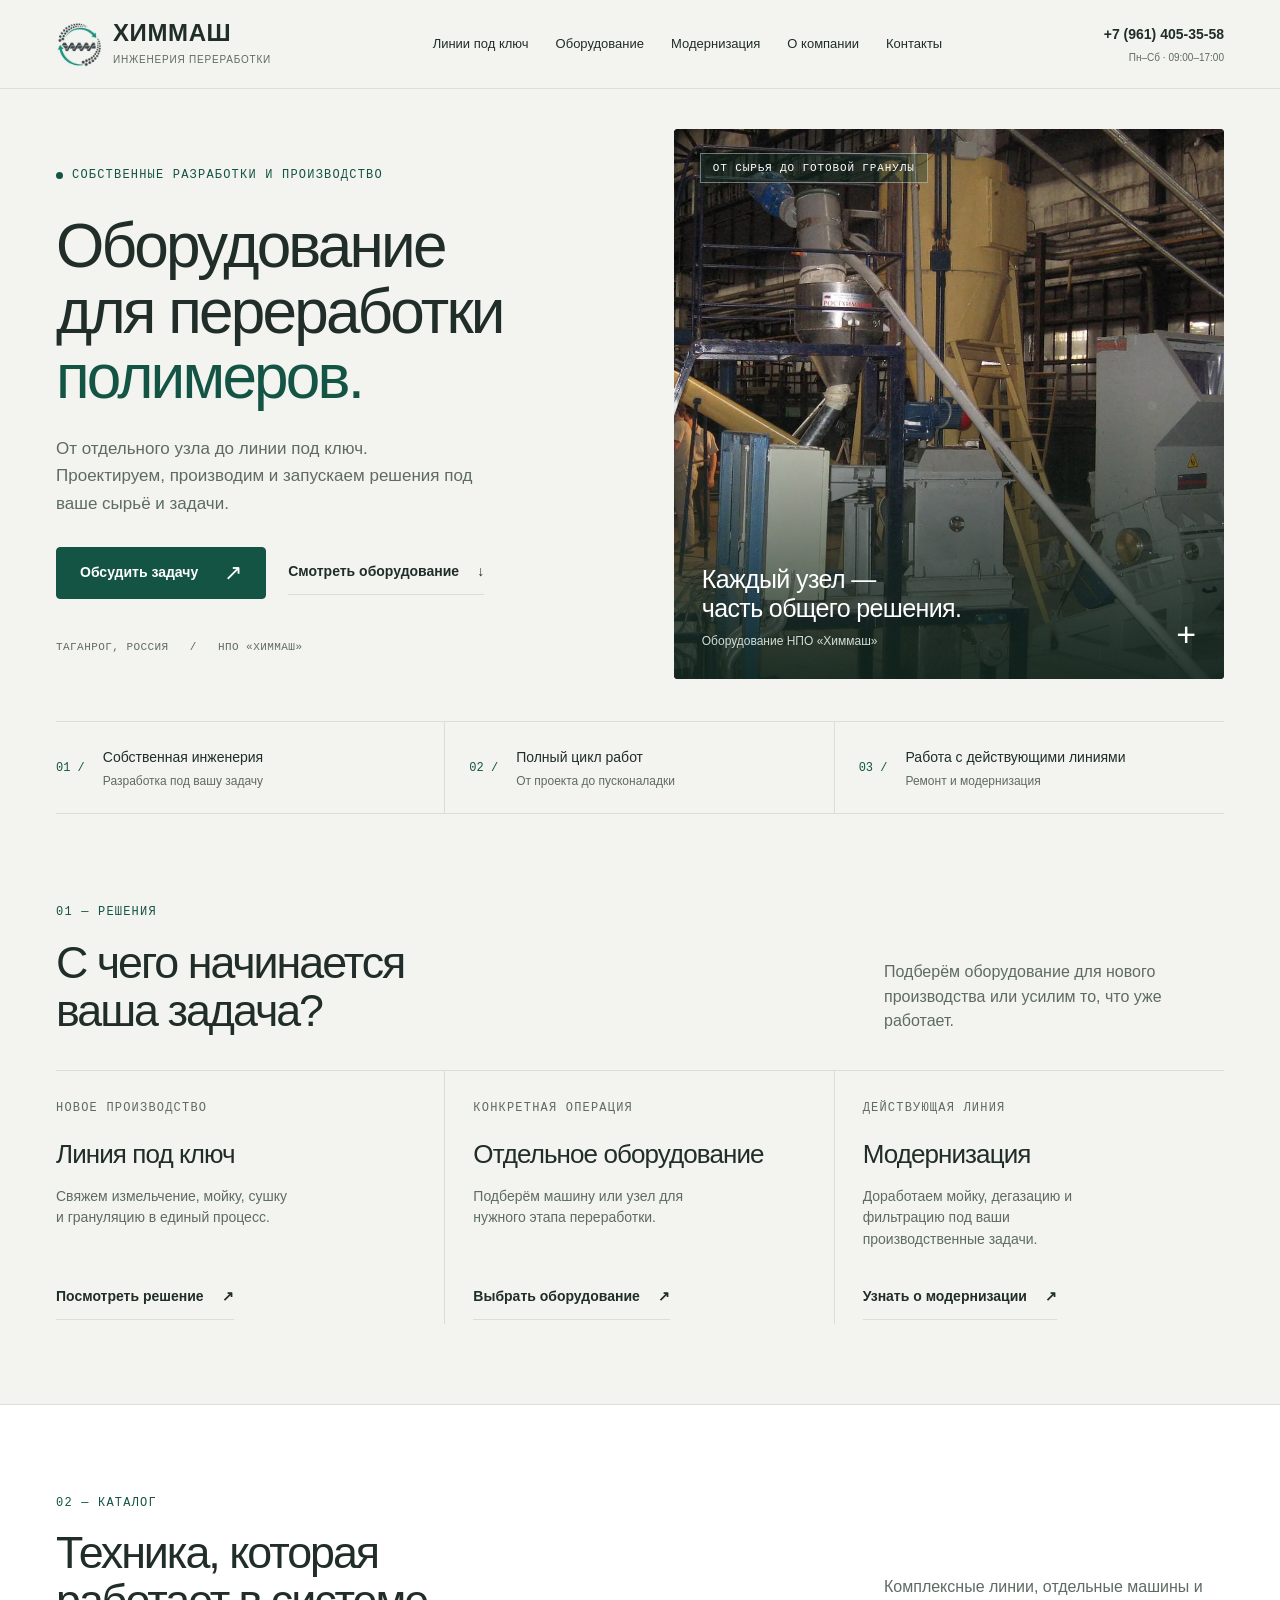
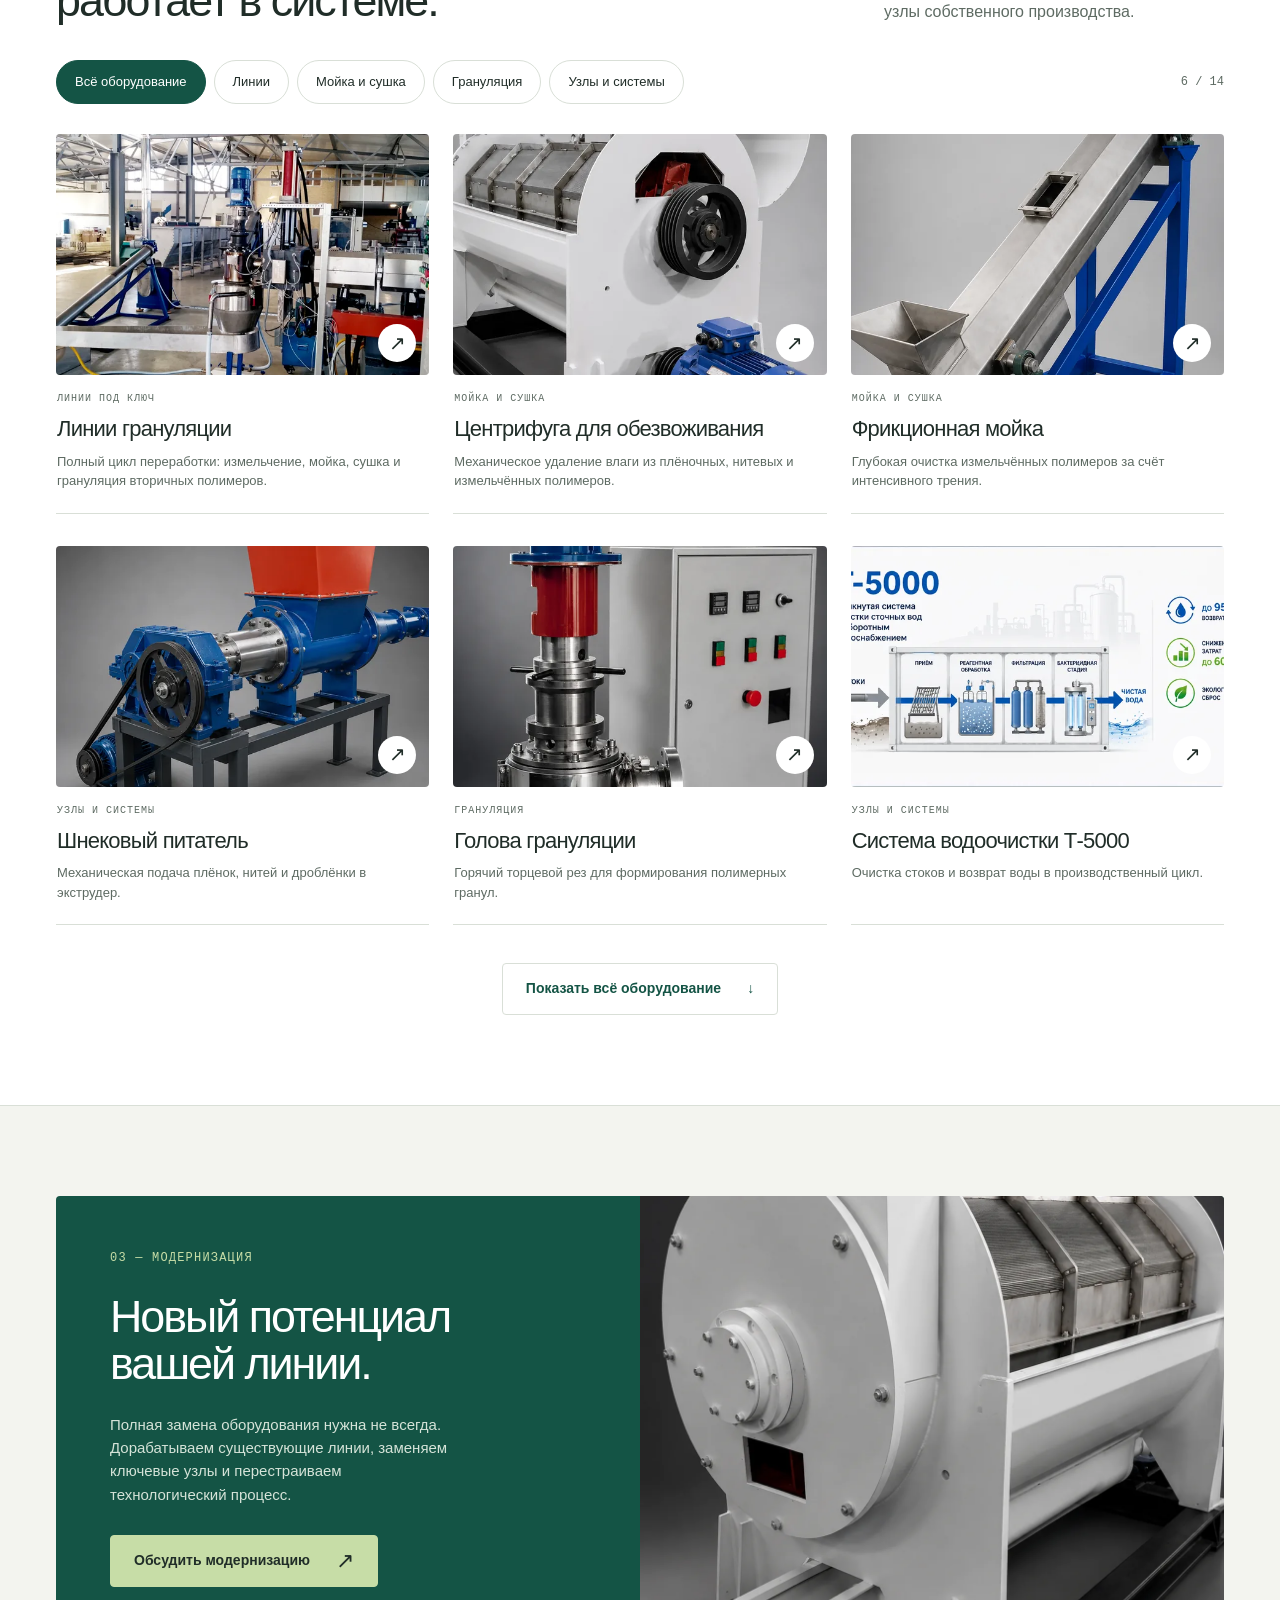
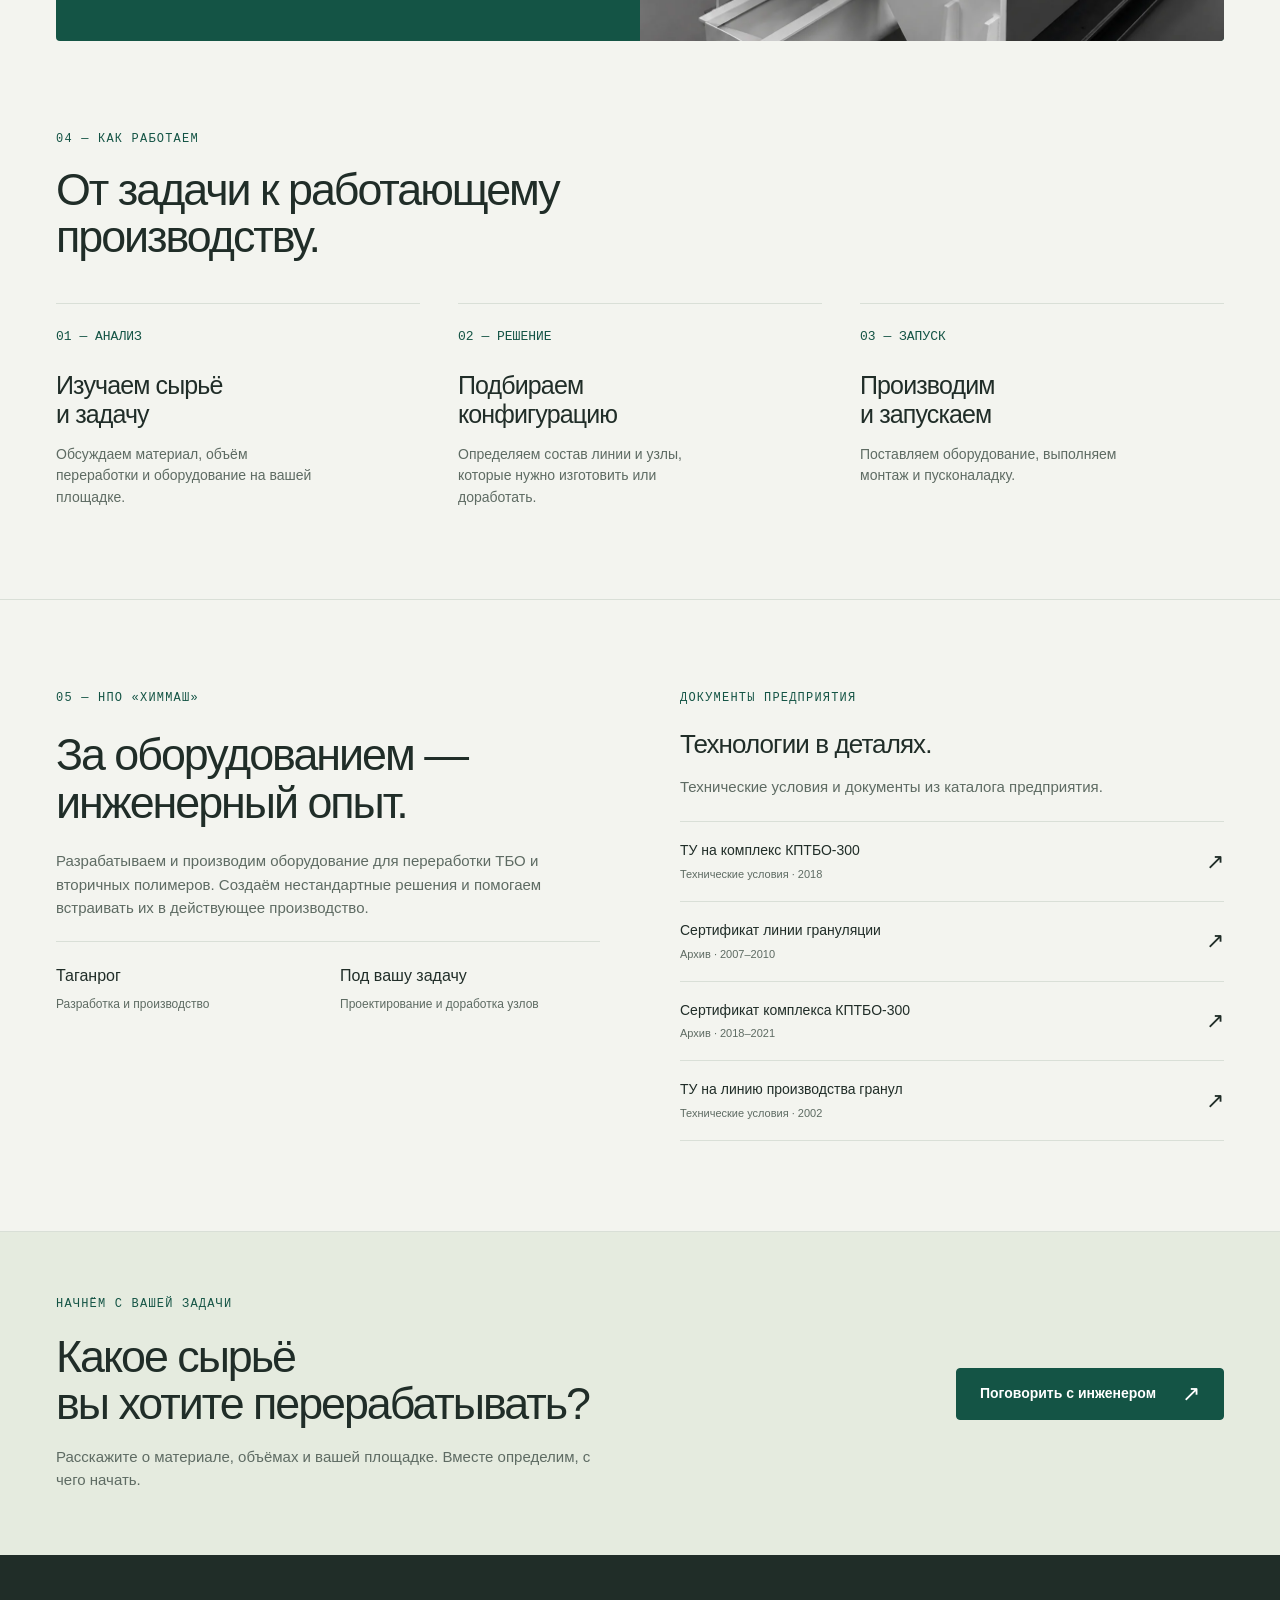
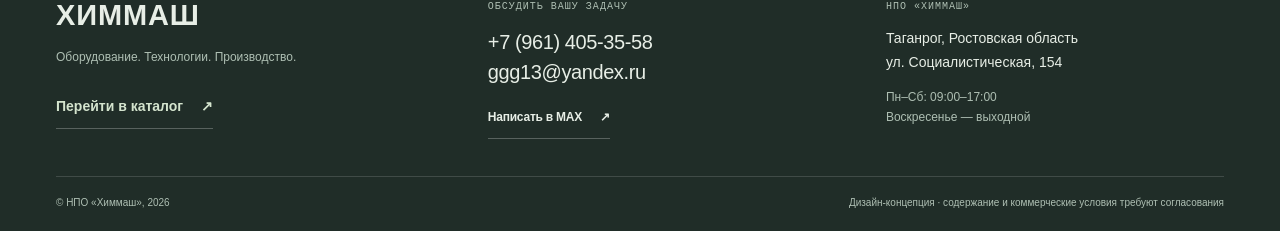
==== commit 410e5938: "Remove design concept banners" ====
--- a/variant-1/index.html
+++ b/variant-1/index.html
@@ -2,7 +2,6 @@
 <html lang="ru"><head><meta charset="utf-8"><meta name="viewport" content="width=device-width, initial-scale=1"><meta name="color-scheme" content="light"><title>Химмаш — оборудование для переработки полимеров</title><link rel="stylesheet" href="styles.css"><script defer src="app.js"></script></head>
 <body>
 <a class="skip" href="#main">Перейти к содержимому</a>
-<div class="review-strip"><div class="wrap"><span>ХИММАШ · ДИЗАЙН-КОНЦЕПЦИЯ 01</span><span>Интерактивный макет · заявки не отправляются</span></div></div>
 <header class="site-header"><div class="wrap header-inner"><a class="brand" href="index.html" aria-label="Химмаш — главная"><img src="assets/logo-01-122x122.webp" width="47" height="47" alt=""><span><strong>ХИММАШ</strong><small>ИНЖЕНЕРИЯ ПЕРЕРАБОТКИ</small></span></a><nav class="main-nav" aria-label="Основная навигация"><a href="index.html?category=line#catalog">Линии под ключ</a><a href="index.html#catalog">Оборудование</a><a href="index.html#modernization">Модернизация</a><a href="index.html#about">О компании</a><a href="#contacts">Контакты</a></nav><div class="header-contact"><a href="tel:+79614053558">+7 (961) 405-35-58</a><small>Пн–Сб · 09:00–17:00</small></div><button class="menu-toggle" aria-label="Открыть меню" aria-controls="mobile-nav" aria-expanded="false">☰</button></div><nav id="mobile-nav" class="mobile-nav" aria-label="Мобильная навигация" hidden><a href="index.html?category=line#catalog">Линии под ключ</a><a href="index.html#catalog">Оборудование</a><a href="index.html#modernization">Модернизация</a><a href="index.html#about">О компании</a><a href="#contacts">Контакты</a><a href="tel:+79614053558">+7 (961) 405-35-58</a></nav></header>
 <main id="main">
 <div id="home-view">
